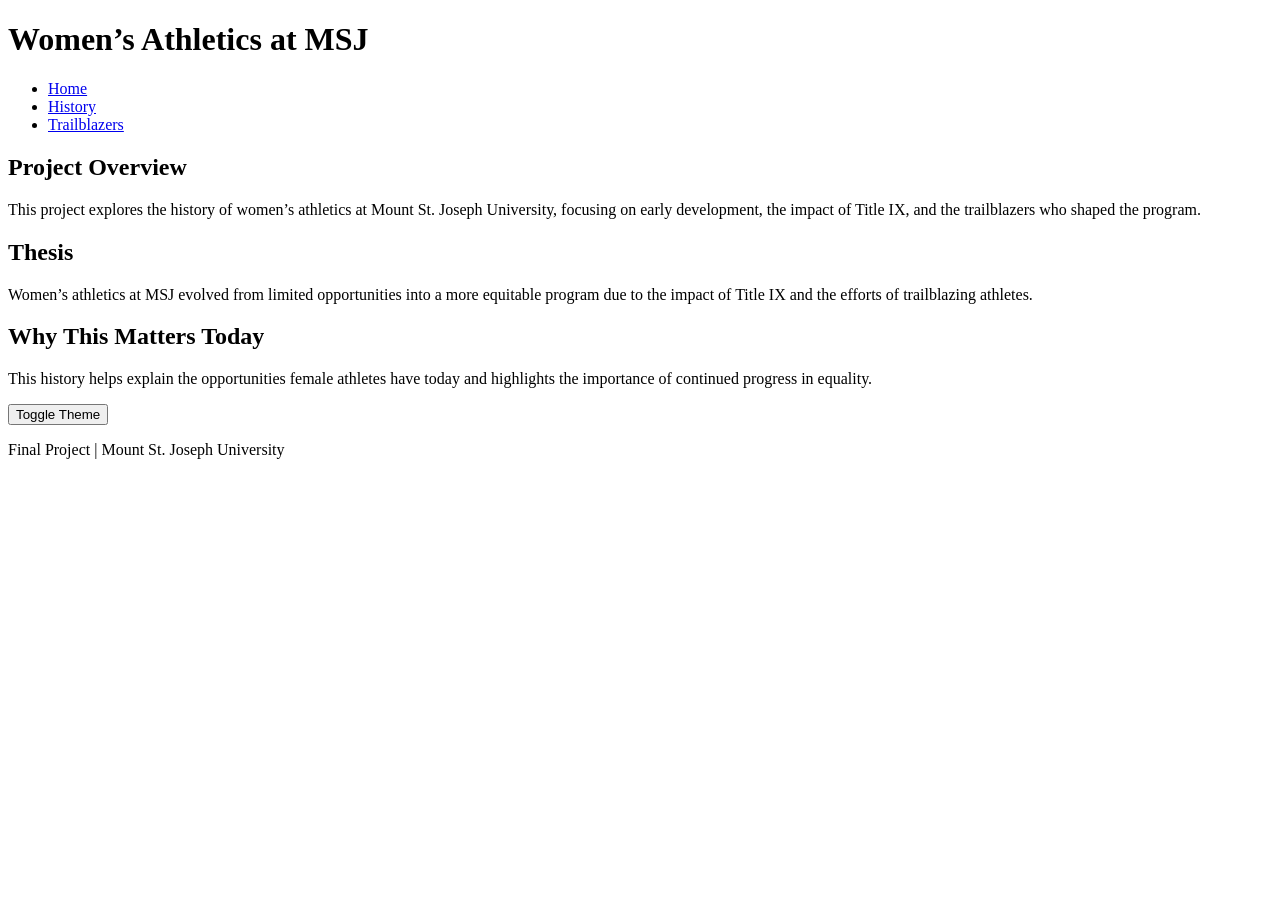
==== index.html @ 54ad58e7 "Create index.html" ====
<!DOCTYPE html>
<html lang="en">
<head>
  <meta charset="UTF-8">
  <meta name="viewport" content="width=device-width, initial-scale=1.0">
  <title>Women’s Athletics at MSJ</title>
  <link rel="stylesheet" href="style.css">
</head>

<body>

<header>
  <h1>Women’s Athletics at MSJ</h1>
  <nav>
    <ul>
      <li><a href="index.html">Home</a></li>
      <li><a href="history.html">History</a></li>
      <li><a href="trailblazers.html">Trailblazers</a></li>
    </ul>
  </nav>
</header>

<main>

  <section>
    <h2>Project Overview</h2>
    <p>This project explores the history of women’s athletics at Mount St. Joseph University, focusing on early development, the impact of Title IX, and the trailblazers who shaped the program.</p>
  </section>

  <section>
    <h2>Thesis</h2>
    <p>Women’s athletics at MSJ evolved from limited opportunities into a more equitable program due to the impact of Title IX and the efforts of trailblazing athletes.</p>
  </section>

  <section>
    <h2>Why This Matters Today</h2>
    <p>This history helps explain the opportunities female athletes have today and highlights the importance of continued progress in equality.</p>
  </section>

  <button id="themeBtn">Toggle Theme</button>

</main>

<footer>
  <p>Final Project | Mount St. Joseph University</p>
</footer>

<script src="script.js"></script>
</body>
</html>
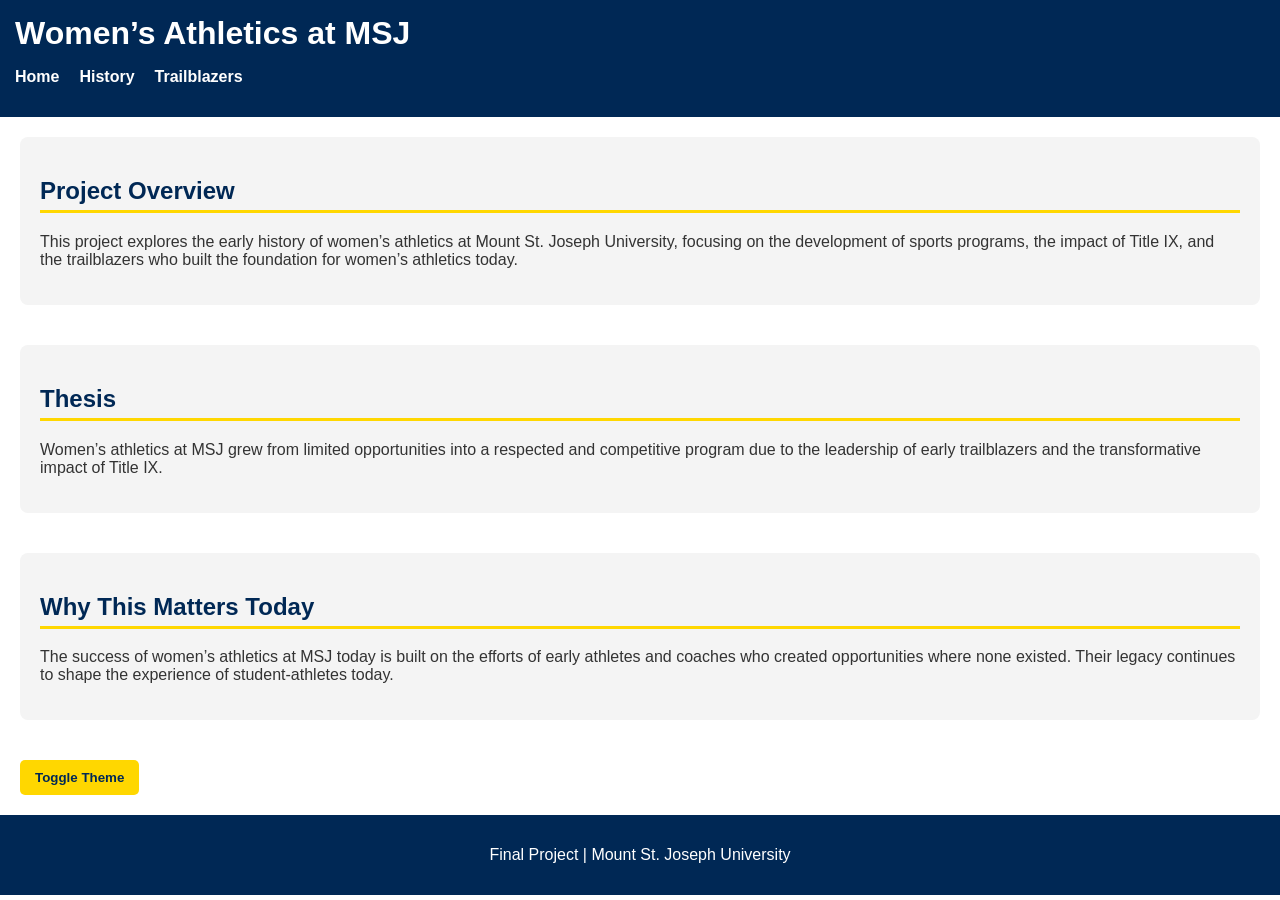
==== commit d7a0939c: "Update index.html" ====
--- a/index.html
+++ b/index.html
@@ -22,21 +22,31 @@
 
 <main>
 
-  <section>
-    <h2>Project Overview</h2>
-    <p>This project explores the history of women’s athletics at Mount St. Joseph University, focusing on early development, the impact of Title IX, and the trailblazers who shaped the program.</p>
-  </section>
+ <section>
+  <h2>Project Overview</h2>
+  <p>
+    This project explores the early history of women’s athletics at Mount St. Joseph University,
+    focusing on the development of sports programs, the impact of Title IX, and the trailblazers
+    who built the foundation for women’s athletics today.
+  </p>
+</section>
 
-  <section>
-    <h2>Thesis</h2>
-    <p>Women’s athletics at MSJ evolved from limited opportunities into a more equitable program due to the impact of Title IX and the efforts of trailblazing athletes.</p>
-  </section>
+<section>
+  <h2>Thesis</h2>
+  <p>
+    Women’s athletics at MSJ grew from limited opportunities into a respected and competitive
+    program due to the leadership of early trailblazers and the transformative impact of Title IX.
+  </p>
+</section>
 
-  <section>
-    <h2>Why This Matters Today</h2>
-    <p>This history helps explain the opportunities female athletes have today and highlights the importance of continued progress in equality.</p>
-  </section>
-
+<section>
+  <h2>Why This Matters Today</h2>
+  <p>
+    The success of women’s athletics at MSJ today is built on the efforts of early athletes and
+    coaches who created opportunities where none existed. Their legacy continues to shape
+    the experience of student-athletes today.
+  </p>
+</section>
   <button id="themeBtn">Toggle Theme</button>
 
 </main>
--- a/style.css
+++ b/style.css
@@ -0,0 +1,119 @@
+:root {
+  --navy: #002855;
+  --gold: #FFD700;
+  --white: #ffffff;
+  --light-gray: #f4f4f4;
+  --dark-gray: #333333;
+  --soft-navy: #1a3d6d;
+}
+
+body {
+  margin: 0;
+  font-family: Arial, sans-serif;
+  background-color: var(--white);
+  color: var(--dark-gray);
+}
+
+/* HEADER */
+header {
+  background-color: var(--navy);
+  color: var(--white);
+  padding: 15px;
+  position: sticky;
+  top: 0;
+}
+
+header h1 {
+  margin: 0;
+}
+
+/* NAV */
+nav ul {
+  display: flex;
+  gap: 20px;
+  list-style: none;
+  padding: 0;
+}
+
+nav a {
+  color: var(--white);
+  text-decoration: none;
+  font-weight: bold;
+}
+
+nav a:hover {
+  color: var(--gold);
+}
+
+/* MAIN CONTENT */
+main {
+  padding: 20px;
+}
+
+section {
+  margin-bottom: 40px;
+  padding: 20px;
+  background-color: var(--light-gray);
+  border-radius: 8px;
+}
+
+/* HEADINGS */
+h2 {
+  color: var(--navy);
+  border-bottom: 3px solid var(--gold);
+  padding-bottom: 5px;
+}
+
+/* CARDS */
+.card {
+  background-color: var(--white);
+  border: 2px solid var(--navy);
+  padding: 15px;
+  margin-bottom: 20px;
+  border-radius: 8px;
+}
+
+/* BUTTON */
+button {
+  background-color: var(--gold);
+  color: var(--navy);
+  border: none;
+  padding: 10px 15px;
+  font-weight: bold;
+  cursor: pointer;
+  border-radius: 5px;
+}
+
+button:hover {
+  background-color: #e6c200;
+}
+
+/* FOOTER */
+footer {
+  background-color: var(--navy);
+  color: var(--white);
+  text-align: center;
+  padding: 15px;
+}
+
+/* DARK MODE */
+.dark {
+  background-color: var(--navy);
+  color: var(--white);
+}
+
+.dark section {
+  background-color: var(--soft-navy);
+}
+
+.dark h2 {
+  color: var(--gold);
+}
+
+/* RESPONSIVE */
+@media (max-width: 600px) {
+  nav ul {
+    flex-direction: column;
+    align-items: center;
+  }
+}
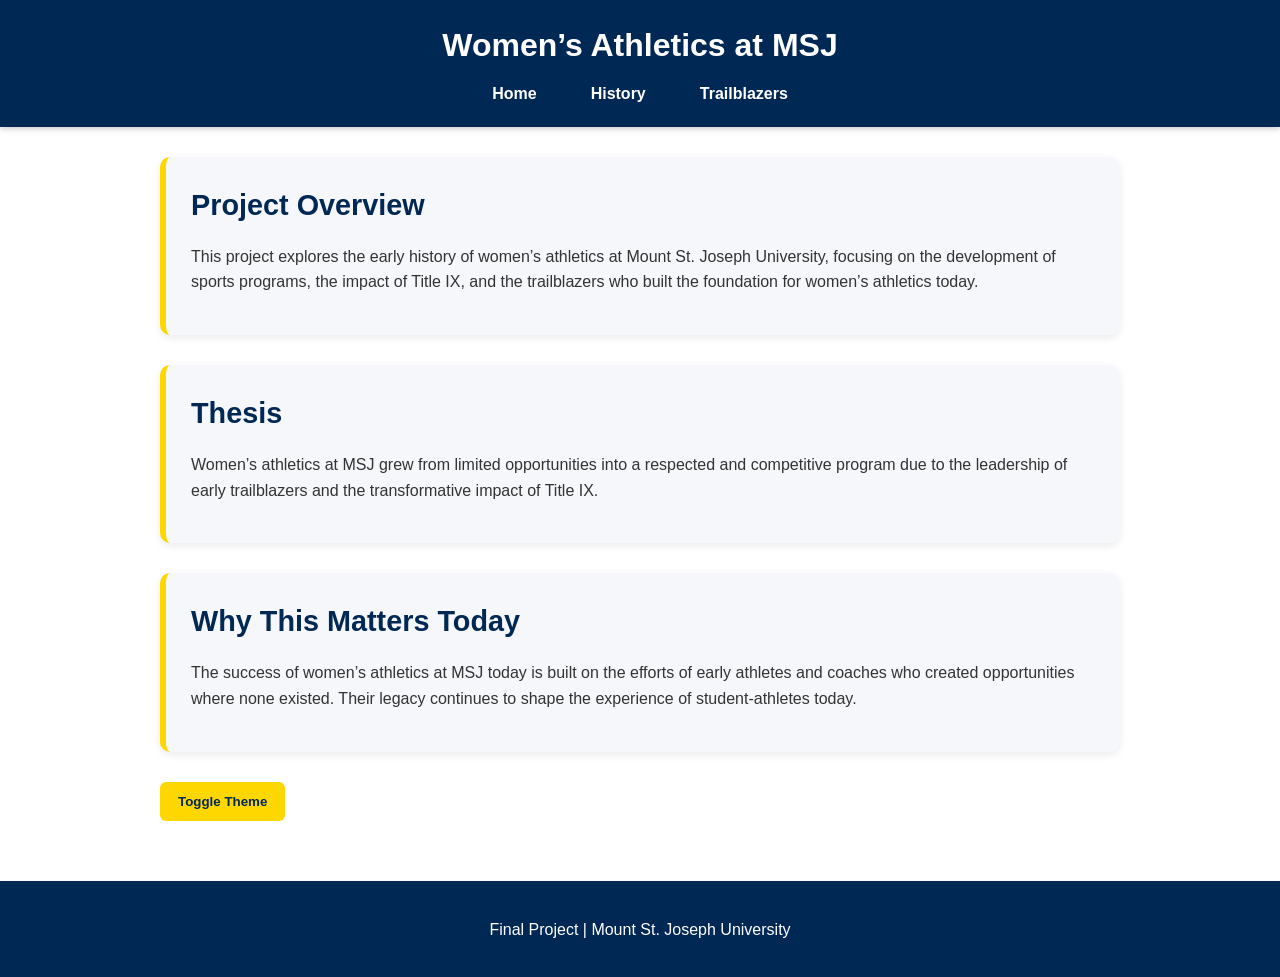
==== commit 03524fcf: "Update index.html" ====
--- a/index.html
+++ b/index.html
@@ -3,7 +3,7 @@
 <head>
   <meta charset="UTF-8">
   <meta name="viewport" content="width=device-width, initial-scale=1.0">
-  <title>Women’s Athletics at MSJ</title>
+  <title>Women’s Athletics at Mount St. Joseph University</title>
   <link rel="stylesheet" href="style.css">
 </head>
 
--- a/style.css
+++ b/style.css
@@ -2,9 +2,14 @@
   --navy: #002855;
   --gold: #FFD700;
   --white: #ffffff;
-  --light-gray: #f4f4f4;
+  --light-gray: #f5f7fa;
+  --medium-gray: #d9dee5;
   --dark-gray: #333333;
   --soft-navy: #1a3d6d;
+}
+
+* {
+  box-sizing: border-box;
 }
 
 body {
@@ -12,65 +17,98 @@
   font-family: Arial, sans-serif;
   background-color: var(--white);
   color: var(--dark-gray);
+  line-height: 1.6;
 }
 
 /* HEADER */
 header {
   background-color: var(--navy);
   color: var(--white);
-  padding: 15px;
+  padding: 20px;
   position: sticky;
   top: 0;
+  z-index: 1000;
+  box-shadow: 0 2px 6px rgba(0, 0, 0, 0.2);
 }
 
 header h1 {
-  margin: 0;
+  margin: 0 0 10px 0;
+  text-align: center;
+  font-size: 2rem;
 }
 
-/* NAV */
+/* NAVIGATION */
 nav ul {
   display: flex;
-  gap: 20px;
+  justify-content: center;
+  gap: 30px;
   list-style: none;
   padding: 0;
+  margin: 0;
 }
 
 nav a {
   color: var(--white);
   text-decoration: none;
   font-weight: bold;
+  padding: 8px 12px;
+  border-radius: 5px;
+  transition: background-color 0.3s, color 0.3s;
 }
 
 nav a:hover {
-  color: var(--gold);
+  background-color: var(--gold);
+  color: var(--navy);
 }
 
-/* MAIN CONTENT */
+/* MAIN */
 main {
-  padding: 20px;
+  max-width: 1000px;
+  margin: 0 auto;
+  padding: 30px 20px;
 }
 
+/* SECTIONS */
 section {
-  margin-bottom: 40px;
-  padding: 20px;
   background-color: var(--light-gray);
-  border-radius: 8px;
+  margin-bottom: 30px;
+  padding: 25px;
+  border-left: 6px solid var(--gold);
+  border-radius: 10px;
+  box-shadow: 0 3px 8px rgba(0, 0, 0, 0.08);
 }
 
 /* HEADINGS */
 h2 {
   color: var(--navy);
-  border-bottom: 3px solid var(--gold);
-  padding-bottom: 5px;
+  margin-top: 0;
+  margin-bottom: 15px;
+  font-size: 1.8rem;
+}
+
+h3 {
+  color: var(--navy);
+  margin-top: 0;
+}
+
+p {
+  margin-bottom: 15px;
 }
 
 /* CARDS */
 .card {
   background-color: var(--white);
-  border: 2px solid var(--navy);
-  padding: 15px;
+  border: 2px solid var(--medium-gray);
+  border-radius: 10px;
+  padding: 20px;
   margin-bottom: 20px;
-  border-radius: 8px;
+  box-shadow: 0 2px 6px rgba(0, 0, 0, 0.06);
+}
+
+.card h3 {
+  border-bottom: 2px solid var(--gold);
+  padding-bottom: 8px;
+  margin-bottom: 12px;
 }
 
 /* BUTTON */
@@ -78,14 +116,16 @@
   background-color: var(--gold);
   color: var(--navy);
   border: none;
-  padding: 10px 15px;
+  padding: 12px 18px;
   font-weight: bold;
   cursor: pointer;
-  border-radius: 5px;
+  border-radius: 6px;
+  transition: background-color 0.3s, transform 0.2s;
 }
 
 button:hover {
   background-color: #e6c200;
+  transform: translateY(-2px);
 }
 
 /* FOOTER */
@@ -93,7 +133,8 @@
   background-color: var(--navy);
   color: var(--white);
   text-align: center;
-  padding: 15px;
+  padding: 20px;
+  margin-top: 30px;
 }
 
 /* DARK MODE */
@@ -102,18 +143,54 @@
   color: var(--white);
 }
 
+.dark main {
+  background-color: var(--navy);
+}
+
 .dark section {
   background-color: var(--soft-navy);
+  color: var(--white);
+  border-left: 6px solid var(--gold);
 }
 
-.dark h2 {
+.dark .card {
+  background-color: #24497d;
+  color: var(--white);
+  border: 1px solid var(--gold);
+}
+
+.dark h2,
+.dark h3 {
   color: var(--gold);
 }
 
-/* RESPONSIVE */
-@media (max-width: 600px) {
+.dark footer {
+  border-top: 2px solid var(--gold);
+}
+
+/* RESPONSIVE DESIGN */
+@media (max-width: 768px) {
+  header h1 {
+    font-size: 1.6rem;
+  }
+
   nav ul {
     flex-direction: column;
     align-items: center;
+    gap: 10px;
+    margin-top: 10px;
+  }
+
+  main {
+    padding: 20px 15px;
+  }
+
+  section,
+  .card {
+    padding: 18px;
+  }
+
+  h2 {
+    font-size: 1.5rem;
   }
 }
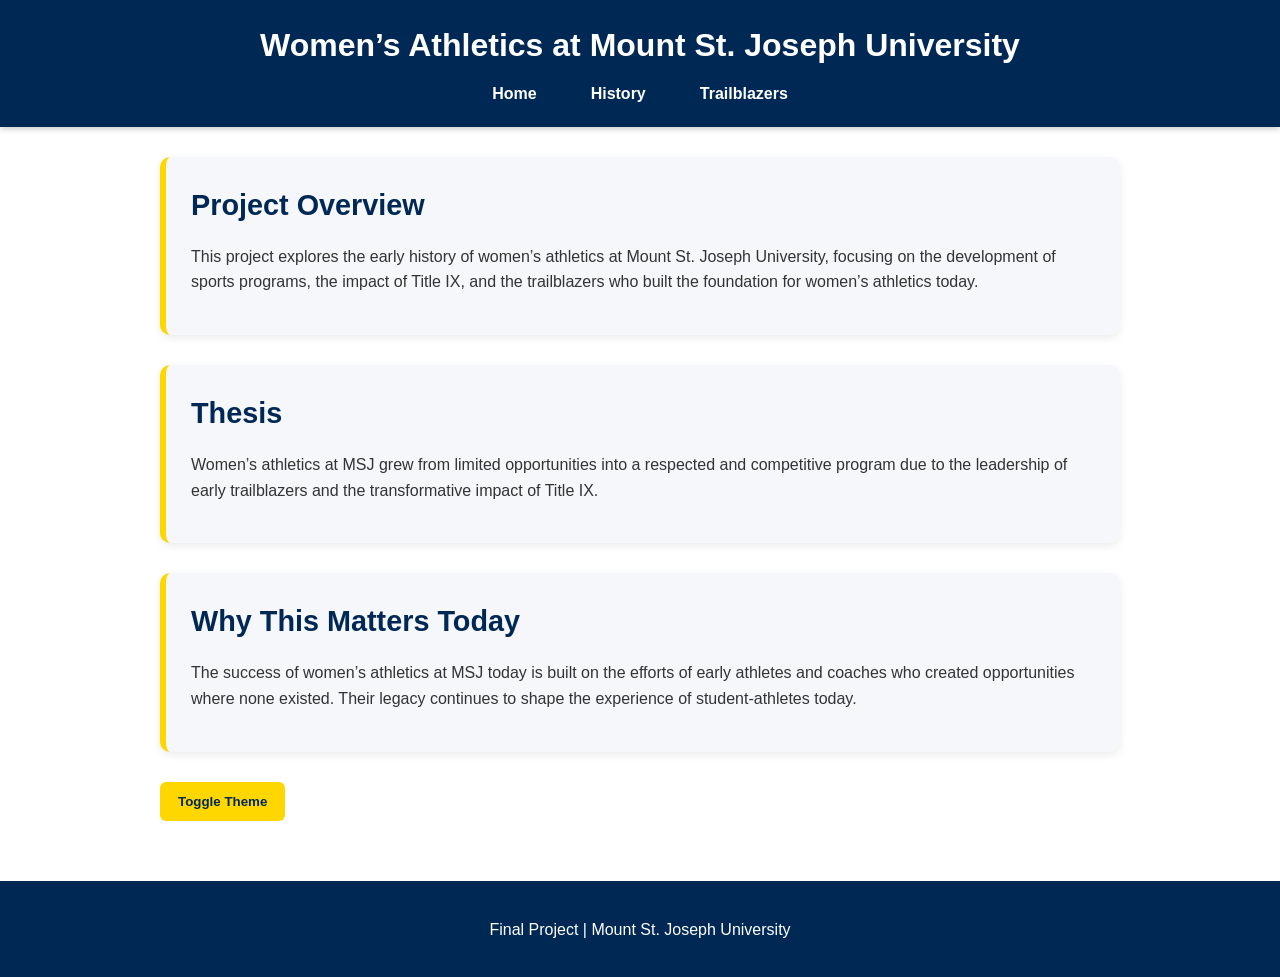
==== commit 0ab9a9b7: "Update index.html" ====
--- a/index.html
+++ b/index.html
@@ -10,7 +10,7 @@
 <body>
 
 <header>
-  <h1>Women’s Athletics at MSJ</h1>
+  <h1>Women’s Athletics at Mount St. Joseph University</h1>
   <nav>
     <ul>
       <li><a href="index.html">Home</a></li>
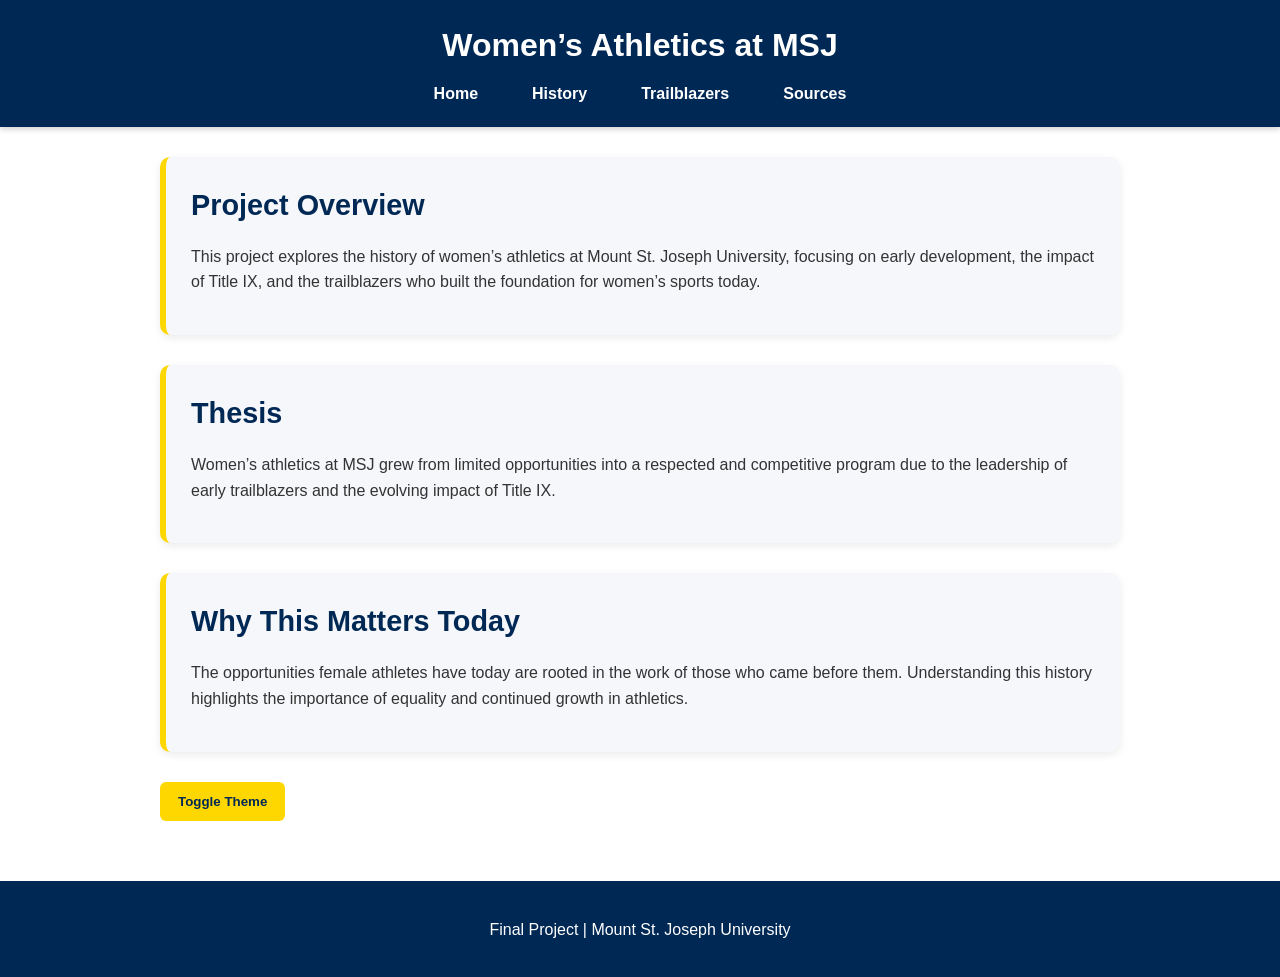
==== commit 5e4f0adc: "Update index.html" ====
--- a/index.html
+++ b/index.html
@@ -3,51 +3,54 @@
 <head>
   <meta charset="UTF-8">
   <meta name="viewport" content="width=device-width, initial-scale=1.0">
-  <title>Women’s Athletics at Mount St. Joseph University</title>
+  <title>Women’s Athletics at MSJ</title>
   <link rel="stylesheet" href="style.css">
 </head>
 
 <body>
 
 <header>
-  <h1>Women’s Athletics at Mount St. Joseph University</h1>
+  <h1>Women’s Athletics at MSJ</h1>
   <nav>
     <ul>
       <li><a href="index.html">Home</a></li>
       <li><a href="history.html">History</a></li>
       <li><a href="trailblazers.html">Trailblazers</a></li>
+      <li><a href="sources.html">Sources</a></li>
     </ul>
   </nav>
 </header>
 
 <main>
 
- <section>
+<section>
   <h2>Project Overview</h2>
   <p>
-    This project explores the early history of women’s athletics at Mount St. Joseph University,
-    focusing on the development of sports programs, the impact of Title IX, and the trailblazers
-    who built the foundation for women’s athletics today.
+    This project explores the history of women’s athletics at Mount St. Joseph University,
+    focusing on early development, the impact of Title IX, and the trailblazers who built
+    the foundation for women’s sports today.
   </p>
 </section>
 
 <section>
   <h2>Thesis</h2>
   <p>
-    Women’s athletics at MSJ grew from limited opportunities into a respected and competitive
-    program due to the leadership of early trailblazers and the transformative impact of Title IX.
+    Women’s athletics at MSJ grew from limited opportunities into a respected and
+    competitive program due to the leadership of early trailblazers and the evolving
+    impact of Title IX.
   </p>
 </section>
 
 <section>
   <h2>Why This Matters Today</h2>
   <p>
-    The success of women’s athletics at MSJ today is built on the efforts of early athletes and
-    coaches who created opportunities where none existed. Their legacy continues to shape
-    the experience of student-athletes today.
+    The opportunities female athletes have today are rooted in the work of those who
+    came before them. Understanding this history highlights the importance of equality
+    and continued growth in athletics.
   </p>
 </section>
-  <button id="themeBtn">Toggle Theme</button>
+
+<button id="themeBtn">Toggle Theme</button>
 
 </main>
 
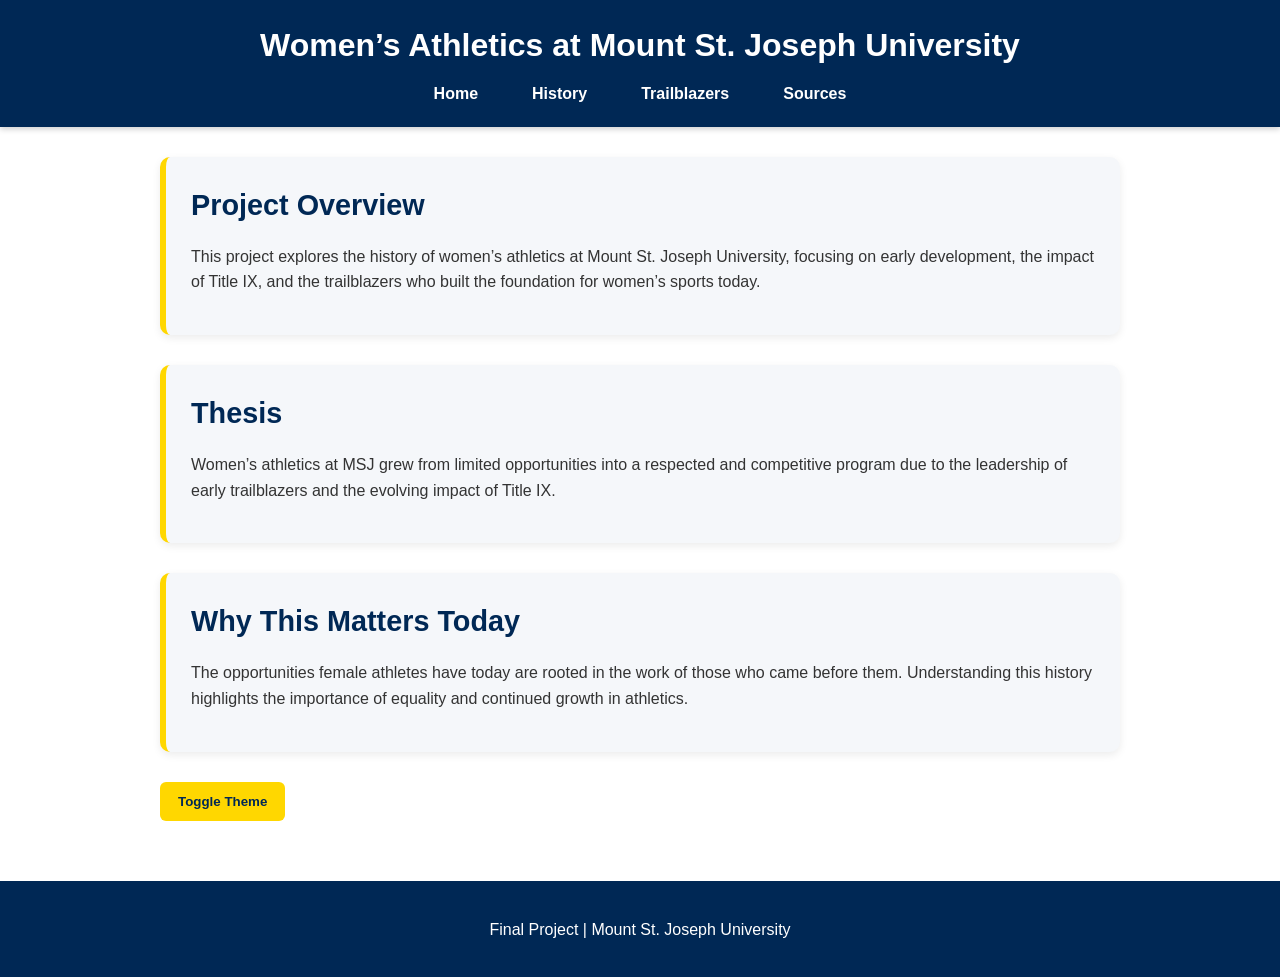
==== commit 30848874: "Update index.html" ====
--- a/index.html
+++ b/index.html
@@ -10,7 +10,7 @@
 <body>
 
 <header>
-  <h1>Women’s Athletics at MSJ</h1>
+  <h1>Women’s Athletics at Mount St. Joseph University</h1>
   <nav>
     <ul>
       <li><a href="index.html">Home</a></li>
